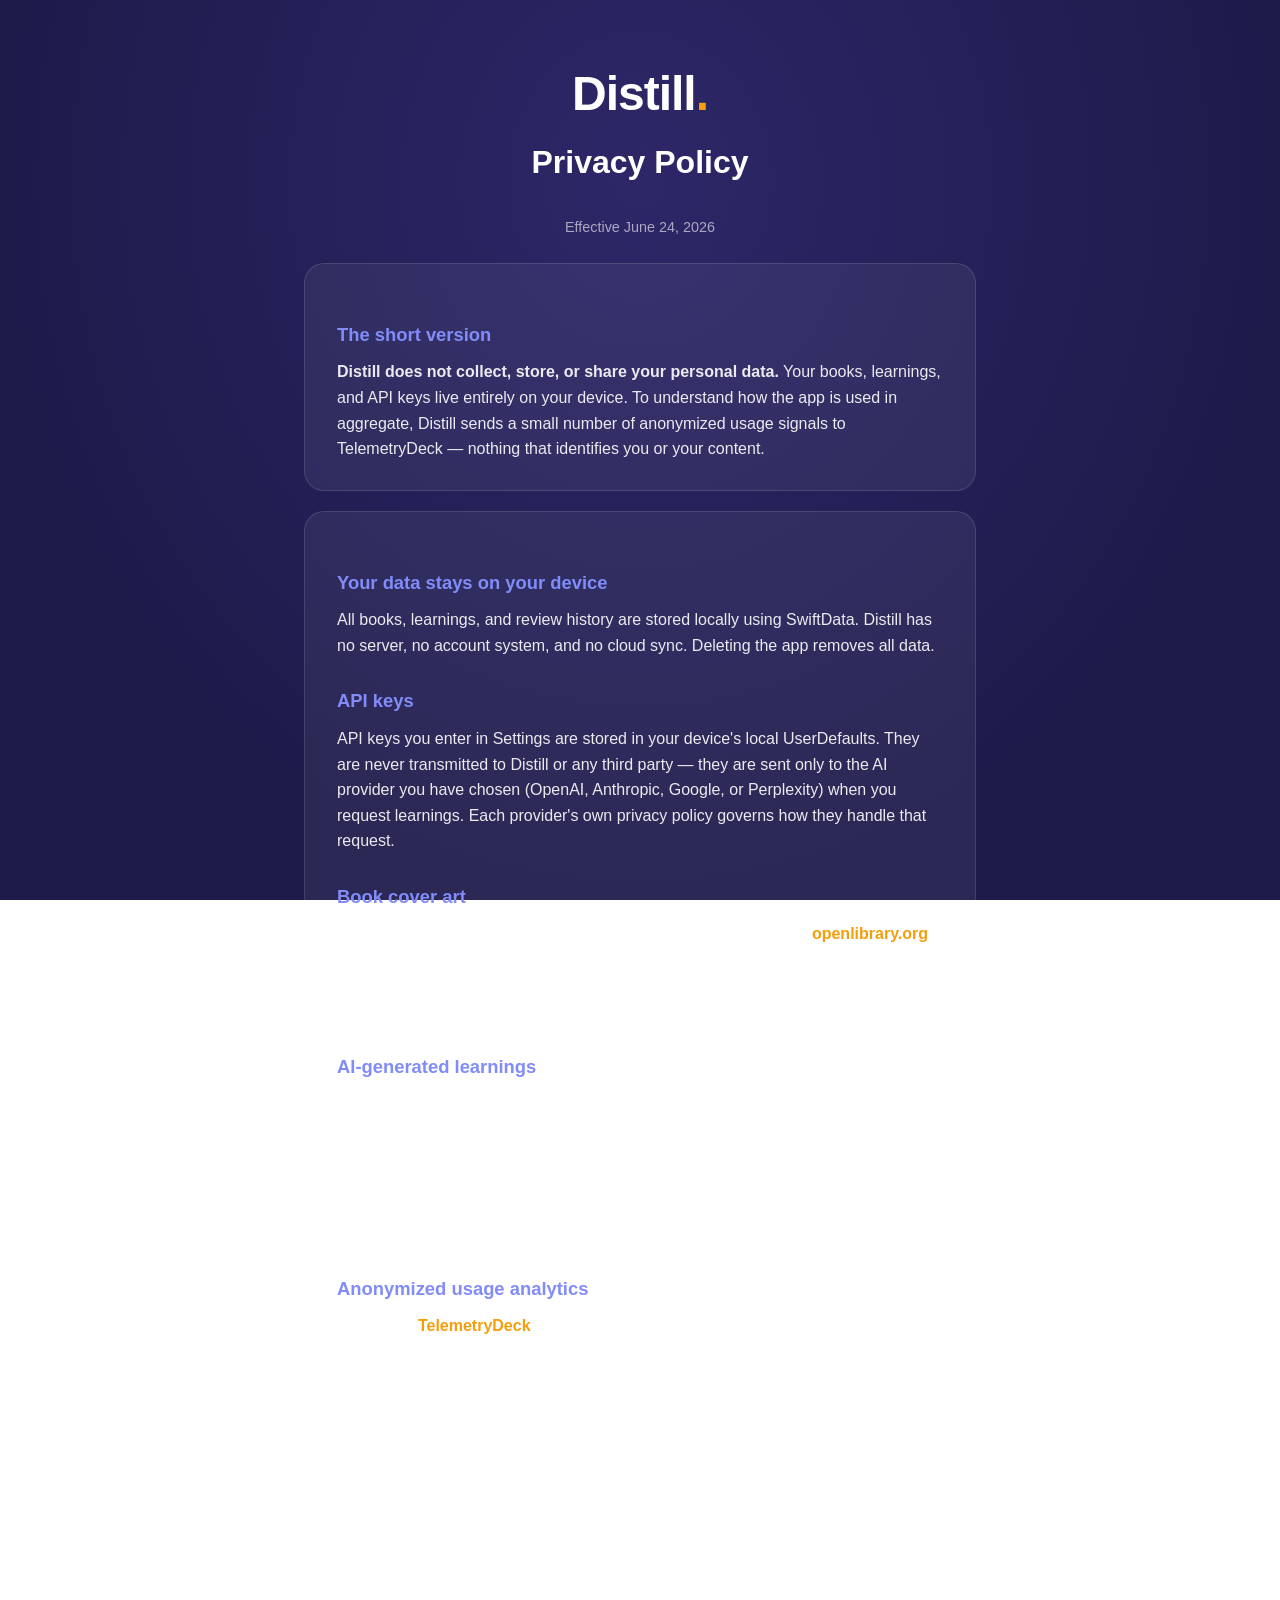
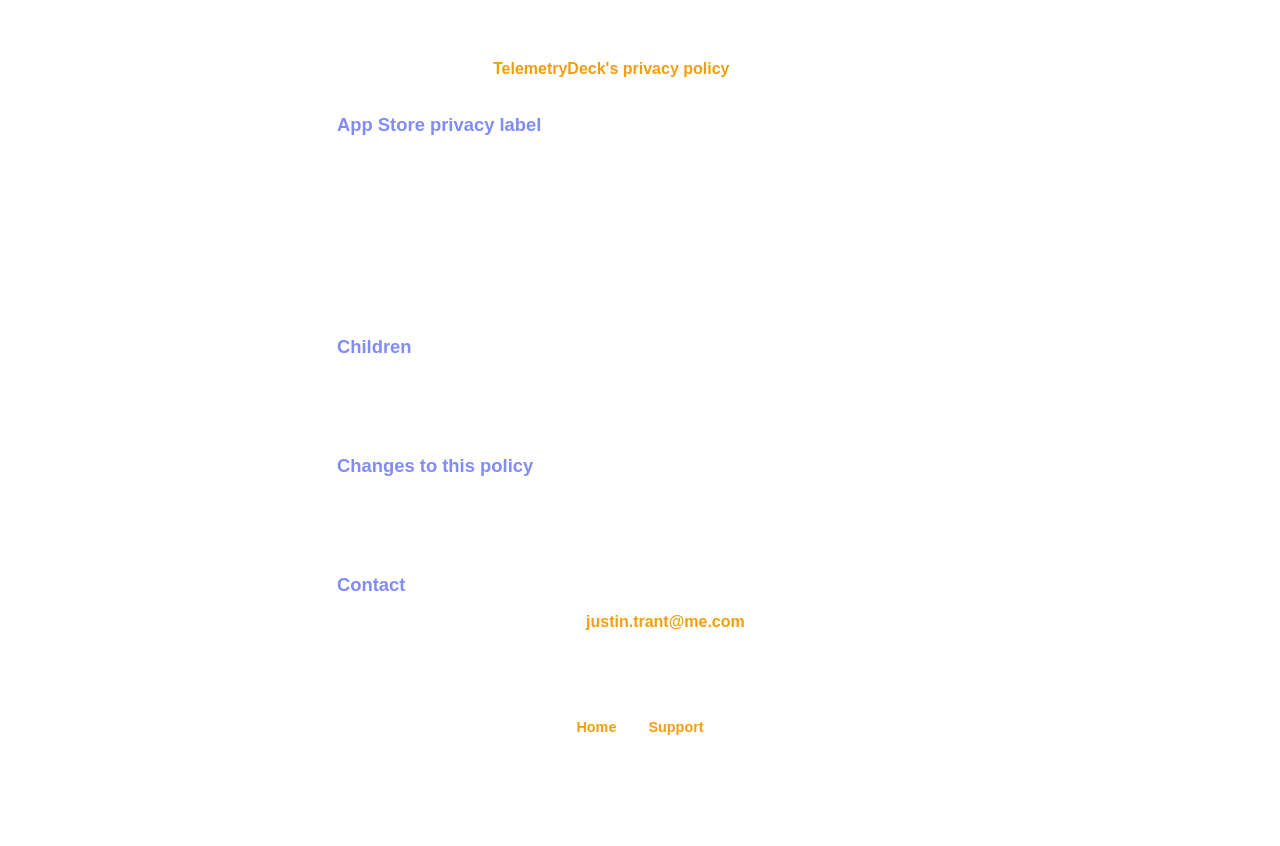
==== docs/privacy.html @ e4b86dc3 "Initial commit" ====
<!DOCTYPE html>
<html lang="en">
<head>
  <meta charset="UTF-8">
  <meta name="viewport" content="width=device-width, initial-scale=1.0">
  <title>Privacy Policy — Distill</title>
  <meta name="description" content="Privacy policy for Distill. Your books and learnings stay on your device. Distill collects no personal data.">
  <link rel="stylesheet" href="style.css">
</head>
<body>
  <div class="wrap">
    <div class="wordmark"><a href="index.html" style="color:inherit;text-decoration:none;">Distill<span style="color:#f59e0b;">.</span></a></div>

    <h1>Privacy Policy</h1>
    <p class="muted" style="text-align:center; margin-bottom:24px;">Effective June 24, 2026</p>

    <div class="panel">
      <h2>The short version</h2>
      <p><strong>Distill does not collect, store, or share your personal data.</strong> Your books, learnings, and API keys live entirely on your device. To understand how the app is used in aggregate, Distill sends a small number of anonymized usage signals to TelemetryDeck — nothing that identifies you or your content.</p>
    </div>

    <div class="panel">
      <h2>Your data stays on your device</h2>
      <p>All books, learnings, and review history are stored locally using SwiftData. Distill has no server, no account system, and no cloud sync. Deleting the app removes all data.</p>

      <h2>API keys</h2>
      <p>API keys you enter in Settings are stored in your device's local UserDefaults. They are never transmitted to Distill or any third party — they are sent only to the AI provider you have chosen (OpenAI, Anthropic, Google, or Perplexity) when you request learnings. Each provider's own privacy policy governs how they handle that request.</p>

      <h2>Book cover art</h2>
      <p>When you add a book, Distill queries the Open Library search API (<a href="https://openlibrary.org" rel="noopener">openlibrary.org</a>) to retrieve cover art. This request includes the book title and author you entered — no account or identifier is sent. Open Library is operated by the Internet Archive under its own privacy policy.</p>

      <h2>AI-generated learnings</h2>
      <p>When you generate learnings, the book title and author are sent to your chosen AI provider via their public API. No other data is included. Distill does not see, store, or forward this request.</p>
    </div>

    <div class="panel">
      <h2>Anonymized usage analytics</h2>
      <p>Distill uses <a href="https://telemetrydeck.com" rel="noopener">TelemetryDeck</a> to count anonymous events. TelemetryDeck hashes device identifiers before they leave your device, so the data cannot be tied to you. The complete list of events reported:</p>
      <ul>
        <li><strong>App launched</strong></li>
        <li><strong>Book added</strong> — with the AI provider used and how the book was found (search, barcode, or manual)</li>
        <li><strong>Book deleted</strong></li>
        <li><strong>Review session started</strong> — with the total number of learnings available</li>
        <li><strong>Learning marked as known</strong></li>
        <li><strong>Review session completed</strong> — with the number of learnings reviewed</li>
      </ul>
      <p>Each event includes only basic technical context (device model, OS version, app version). No book titles, authors, learnings, or API keys are ever included in analytics. You can read more in <a href="https://telemetrydeck.com/privacy/" rel="noopener">TelemetryDeck's privacy policy</a>.</p>

      <h2>App Store privacy label</h2>
      <p>In App Store terms, Distill collects <strong>Product Interaction</strong> data (the anonymous usage events above) that is <strong>not linked to your identity</strong> and is <strong>not used for tracking</strong>. No other data types are collected.</p>
    </div>

    <div class="panel">
      <h2>Children</h2>
      <p>Distill is suitable for all ages. The app collects no personal data from anyone, including children.</p>

      <h2>Changes to this policy</h2>
      <p>If a future update changes how data is handled, this page will be updated before that version ships and the effective date above will change.</p>

      <h2>Contact</h2>
      <p>Questions about this policy? Email <a href="mailto:justin.trant@me.com">justin.trant@me.com</a>.</p>
    </div>

    <footer>
      <a href="index.html">Home</a> ·
      <a href="support.html">Support</a>
      <p style="margin-top:12px;">© 2026 Justin Trant</p>
    </footer>
  </div>
</body>
</html>
---- docs/style.css ----
:root {
  --indigo: #4f46e5;
  --indigo-dark: #1e1b4b;
  --indigo-light: #818cf8;
  --gold: #f59e0b;
  --ink: #ffffff;
}

* { margin: 0; padding: 0; box-sizing: border-box; }

body {
  font-family: -apple-system, BlinkMacSystemFont, "Segoe UI", Roboto, sans-serif;
  background: radial-gradient(ellipse at 50% 20%, #2d2768, var(--indigo-dark) 70%);
  background-attachment: fixed;
  color: var(--ink);
  min-height: 100vh;
  line-height: 1.6;
}

.wrap {
  max-width: 720px;
  margin: 0 auto;
  padding: 56px 24px 72px;
}

.wordmark {
  text-align: center;
  font-size: 3rem;
  font-weight: 900;
  letter-spacing: -1px;
  color: #fff;
  margin-bottom: 4px;
}

.wordmark span {
  color: var(--gold);
}

.tagline {
  text-align: center;
  font-size: 1.1rem;
  color: rgba(255, 255, 255, 0.75);
  margin: 16px 0 48px;
}

h1 {
  text-align: center;
  font-size: 2rem;
  font-weight: 900;
  margin-bottom: 28px;
}

h2 {
  font-size: 1.15rem;
  font-weight: 800;
  margin: 28px 0 10px;
  color: var(--indigo-light);
}

p, li { color: rgba(255, 255, 255, 0.9); }
ul { padding-left: 22px; }
li { margin-bottom: 6px; }

a { color: var(--gold); font-weight: 600; text-decoration: none; }
a:hover { color: #fff; }

.panel {
  background: rgba(255, 255, 255, 0.06);
  border: 1px solid rgba(255, 255, 255, 0.12);
  border-radius: 20px;
  padding: 28px 32px;
  margin-bottom: 20px;
}

.features {
  display: grid;
  grid-template-columns: repeat(auto-fit, minmax(200px, 1fr));
  gap: 16px;
  margin: 36px 0;
}

.feature {
  border-radius: 16px;
  padding: 22px;
  background: rgba(79, 70, 229, 0.3);
  border: 1px solid rgba(129, 140, 248, 0.35);
}

.feature h3 { font-size: 1rem; font-weight: 800; margin-bottom: 6px; color: #fff; }
.feature p { font-size: 0.9rem; color: rgba(255, 255, 255, 0.8); }

.droplet {
  text-align: center;
  font-size: 5rem;
  margin: 16px 0 40px;
  filter: drop-shadow(0 0 24px rgba(245, 158, 11, 0.5));
}

footer {
  text-align: center;
  margin-top: 52px;
  font-size: 0.9rem;
  color: rgba(255, 255, 255, 0.5);
}

footer a { margin: 0 10px; }

.muted { color: rgba(255, 255, 255, 0.6); font-size: 0.9rem; }
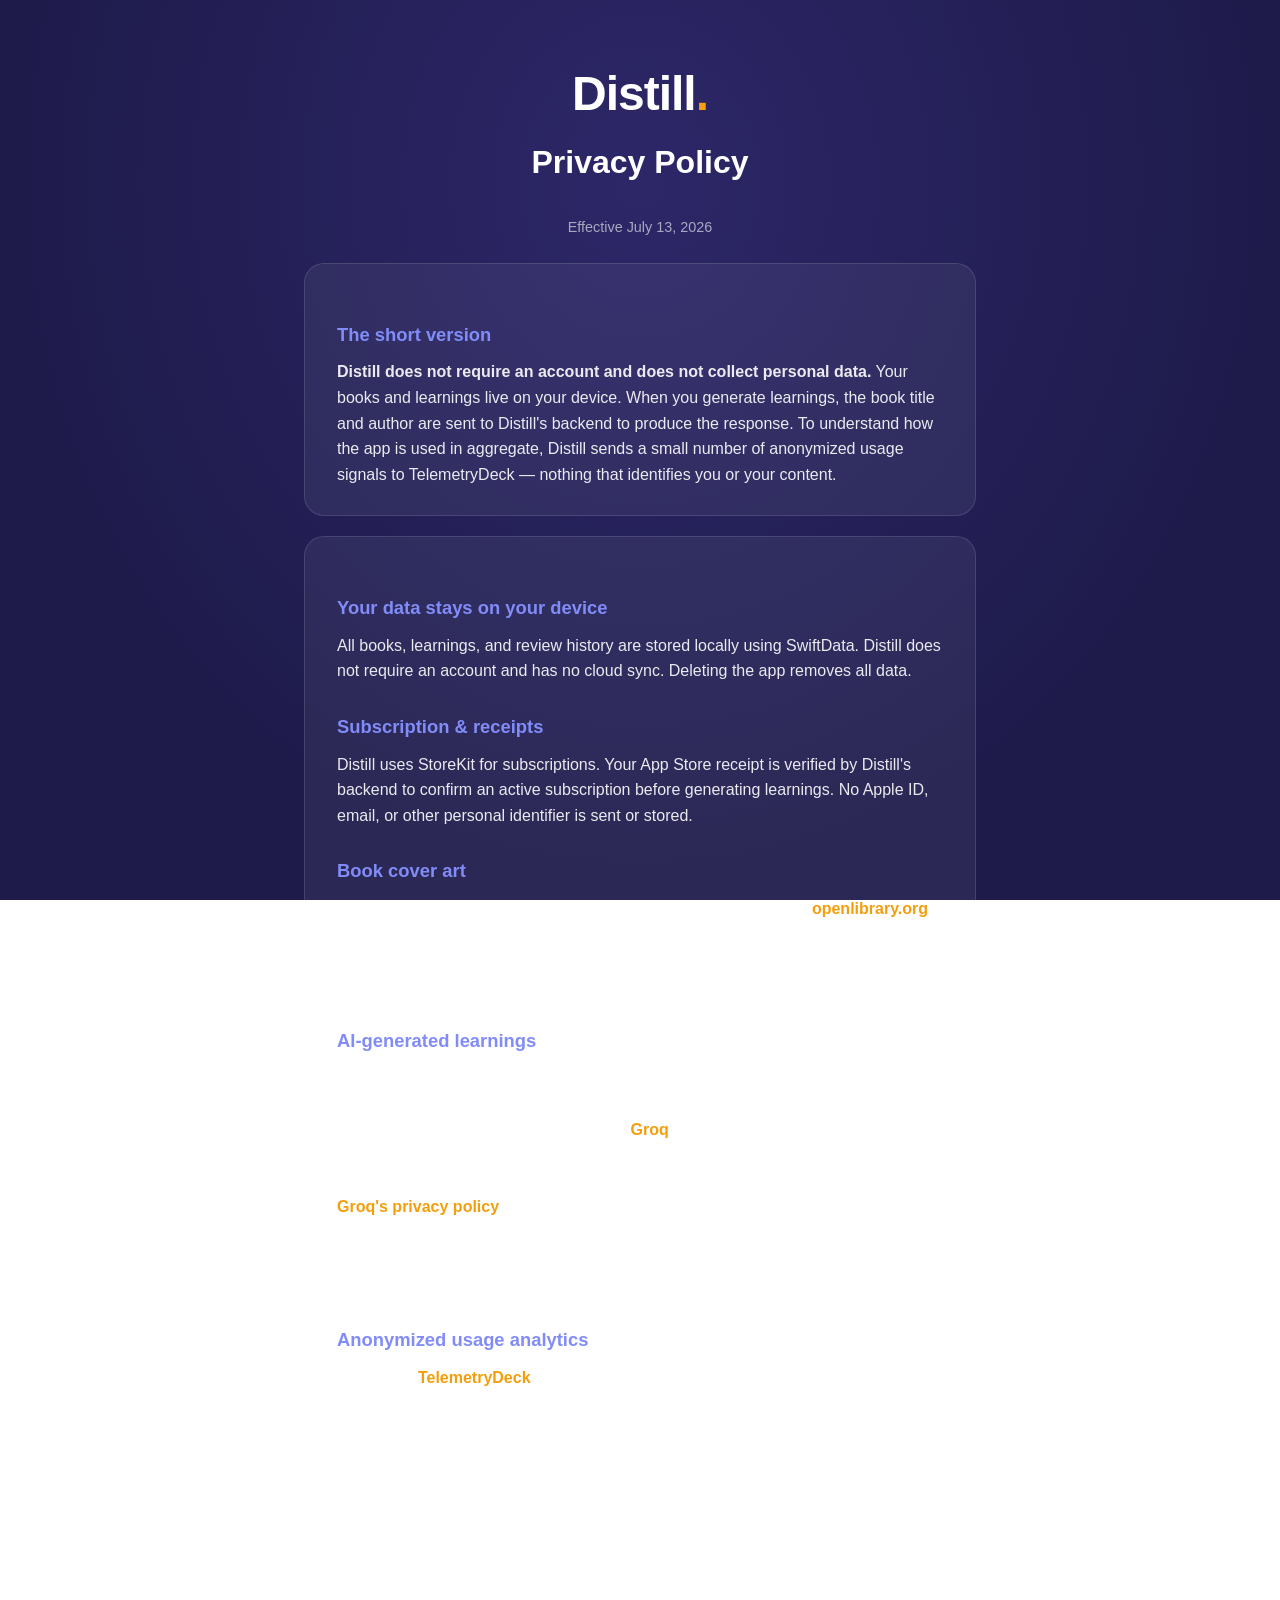
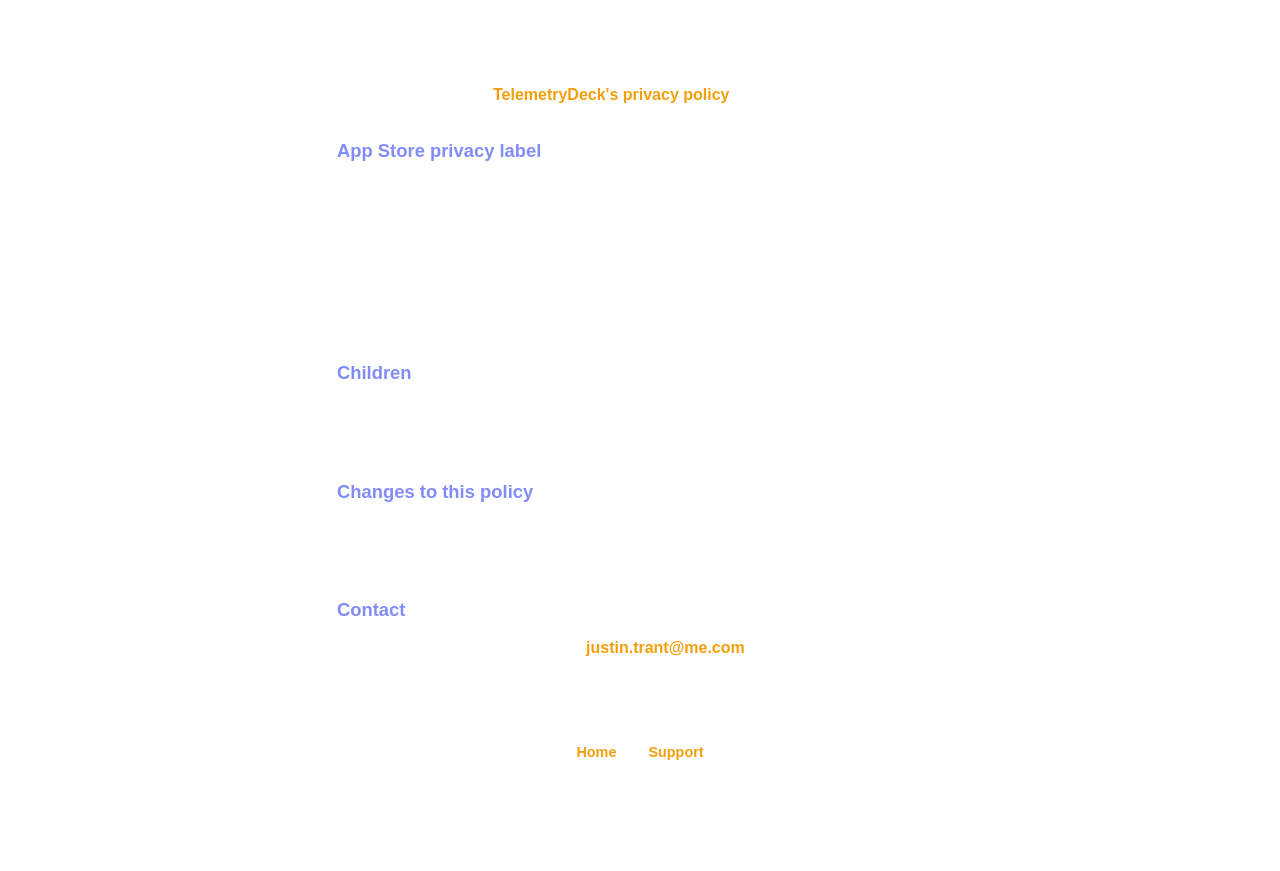
==== commit f5a109bf: "Add IAP subscription model with Groq backend - Replace bring-your-own-key model with StoreKit 2 mont" ====
--- a/docs/privacy.html
+++ b/docs/privacy.html
@@ -12,25 +12,25 @@
     <div class="wordmark"><a href="index.html" style="color:inherit;text-decoration:none;">Distill<span style="color:#f59e0b;">.</span></a></div>
 
     <h1>Privacy Policy</h1>
-    <p class="muted" style="text-align:center; margin-bottom:24px;">Effective June 24, 2026</p>
+    <p class="muted" style="text-align:center; margin-bottom:24px;">Effective July 13, 2026</p>
 
     <div class="panel">
       <h2>The short version</h2>
-      <p><strong>Distill does not collect, store, or share your personal data.</strong> Your books, learnings, and API keys live entirely on your device. To understand how the app is used in aggregate, Distill sends a small number of anonymized usage signals to TelemetryDeck — nothing that identifies you or your content.</p>
+      <p><strong>Distill does not require an account and does not collect personal data.</strong> Your books and learnings live on your device. When you generate learnings, the book title and author are sent to Distill's backend to produce the response. To understand how the app is used in aggregate, Distill sends a small number of anonymized usage signals to TelemetryDeck — nothing that identifies you or your content.</p>
     </div>
 
     <div class="panel">
       <h2>Your data stays on your device</h2>
-      <p>All books, learnings, and review history are stored locally using SwiftData. Distill has no server, no account system, and no cloud sync. Deleting the app removes all data.</p>
+      <p>All books, learnings, and review history are stored locally using SwiftData. Distill does not require an account and has no cloud sync. Deleting the app removes all data.</p>
 
-      <h2>API keys</h2>
-      <p>API keys you enter in Settings are stored in your device's local UserDefaults. They are never transmitted to Distill or any third party — they are sent only to the AI provider you have chosen (OpenAI, Anthropic, Google, or Perplexity) when you request learnings. Each provider's own privacy policy governs how they handle that request.</p>
+      <h2>Subscription & receipts</h2>
+      <p>Distill uses StoreKit for subscriptions. Your App Store receipt is verified by Distill's backend to confirm an active subscription before generating learnings. No Apple ID, email, or other personal identifier is sent or stored.</p>
 
       <h2>Book cover art</h2>
       <p>When you add a book, Distill queries the Open Library search API (<a href="https://openlibrary.org" rel="noopener">openlibrary.org</a>) to retrieve cover art. This request includes the book title and author you entered — no account or identifier is sent. Open Library is operated by the Internet Archive under its own privacy policy.</p>
 
       <h2>AI-generated learnings</h2>
-      <p>When you generate learnings, the book title and author are sent to your chosen AI provider via their public API. No other data is included. Distill does not see, store, or forward this request.</p>
+      <p>When you generate learnings, the book title and author are sent to Distill's backend (hosted on Cloudflare Workers). The backend verifies your subscription receipt and forwards only the book title and author to <a href="https://groq.com" rel="noopener">Groq</a> to generate the learnings. No personal data, device identifiers, or reading history are included. Learnings are returned to your device and stored locally. Groq's data handling is governed by <a href="https://groq.com/privacy-policy/" rel="noopener">Groq's privacy policy</a>.</p>
     </div>
 
     <div class="panel">
@@ -38,7 +38,7 @@
       <p>Distill uses <a href="https://telemetrydeck.com" rel="noopener">TelemetryDeck</a> to count anonymous events. TelemetryDeck hashes device identifiers before they leave your device, so the data cannot be tied to you. The complete list of events reported:</p>
       <ul>
         <li><strong>App launched</strong></li>
-        <li><strong>Book added</strong> — with the AI provider used and how the book was found (search, barcode, or manual)</li>
+        <li><strong>Book added</strong> — with how the book was found (search, barcode, or manual)</li>
         <li><strong>Book deleted</strong></li>
         <li><strong>Review session started</strong> — with the total number of learnings available</li>
         <li><strong>Learning marked as known</strong></li>
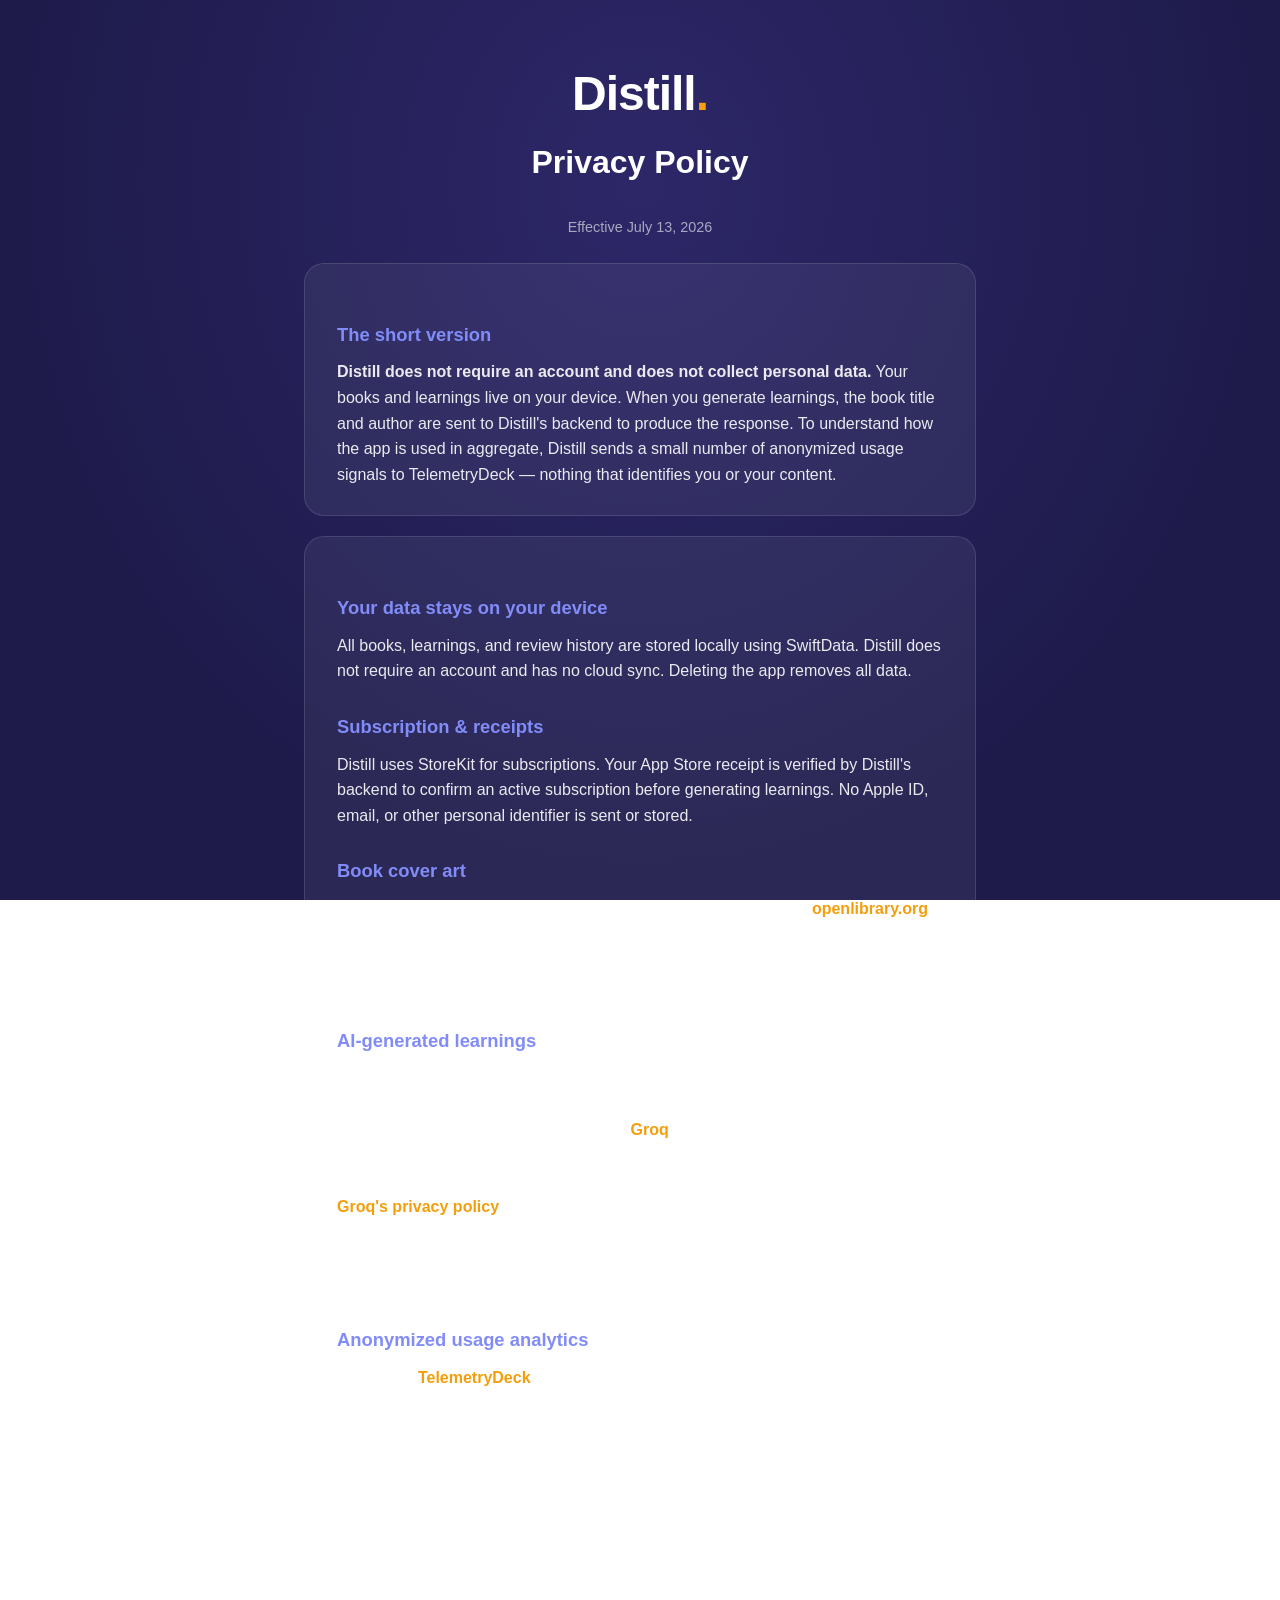
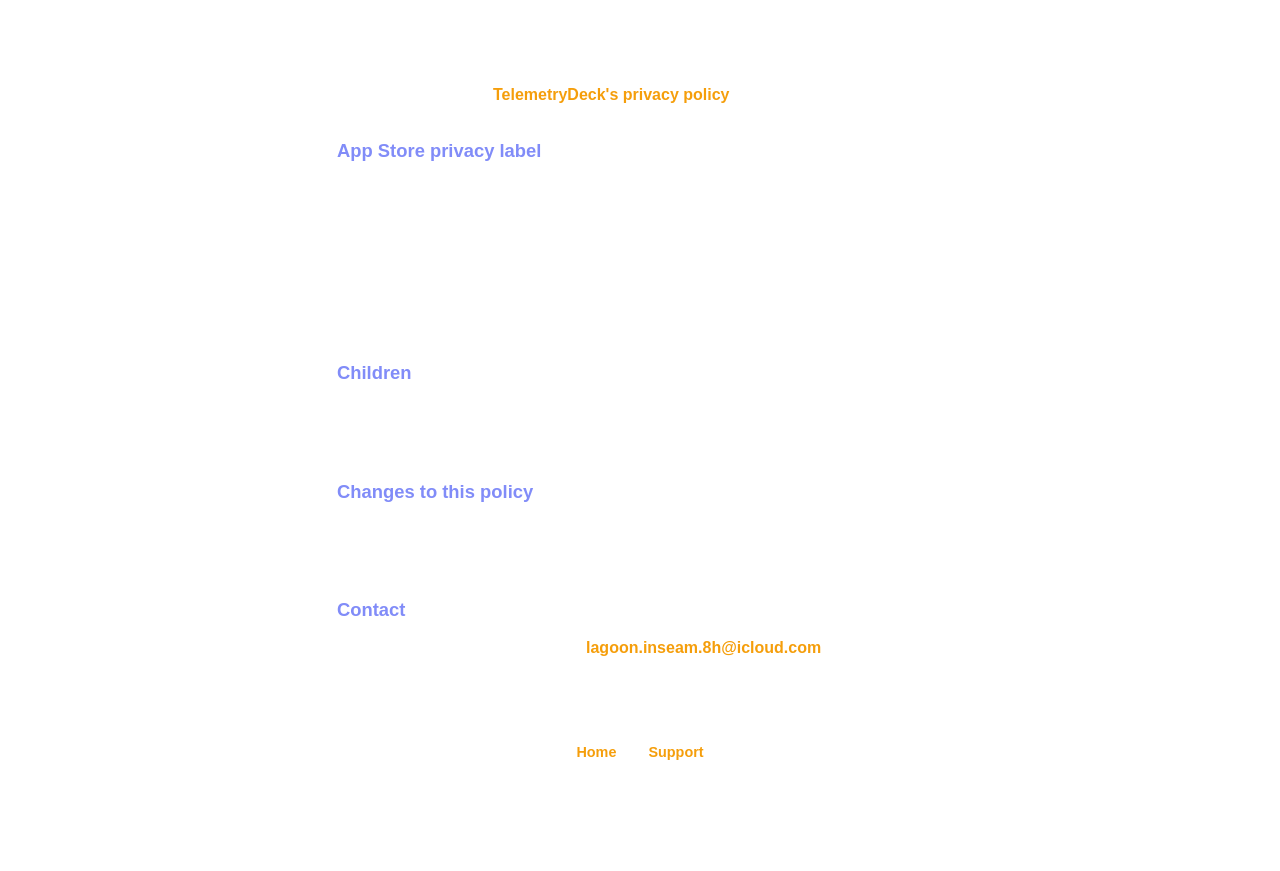
==== commit 087c4491: "Update contact email, app icon, and fix duplicate storekit reference" ====
--- a/docs/privacy.html
+++ b/docs/privacy.html
@@ -58,7 +58,7 @@
       <p>If a future update changes how data is handled, this page will be updated before that version ships and the effective date above will change.</p>
 
       <h2>Contact</h2>
-      <p>Questions about this policy? Email <a href="mailto:justin.trant@me.com">justin.trant@me.com</a>.</p>
+      <p>Questions about this policy? Email <a href="mailto:lagoon.inseam.8h@icloud.com">lagoon.inseam.8h@icloud.com</a>.</p>
     </div>
 
     <footer>
